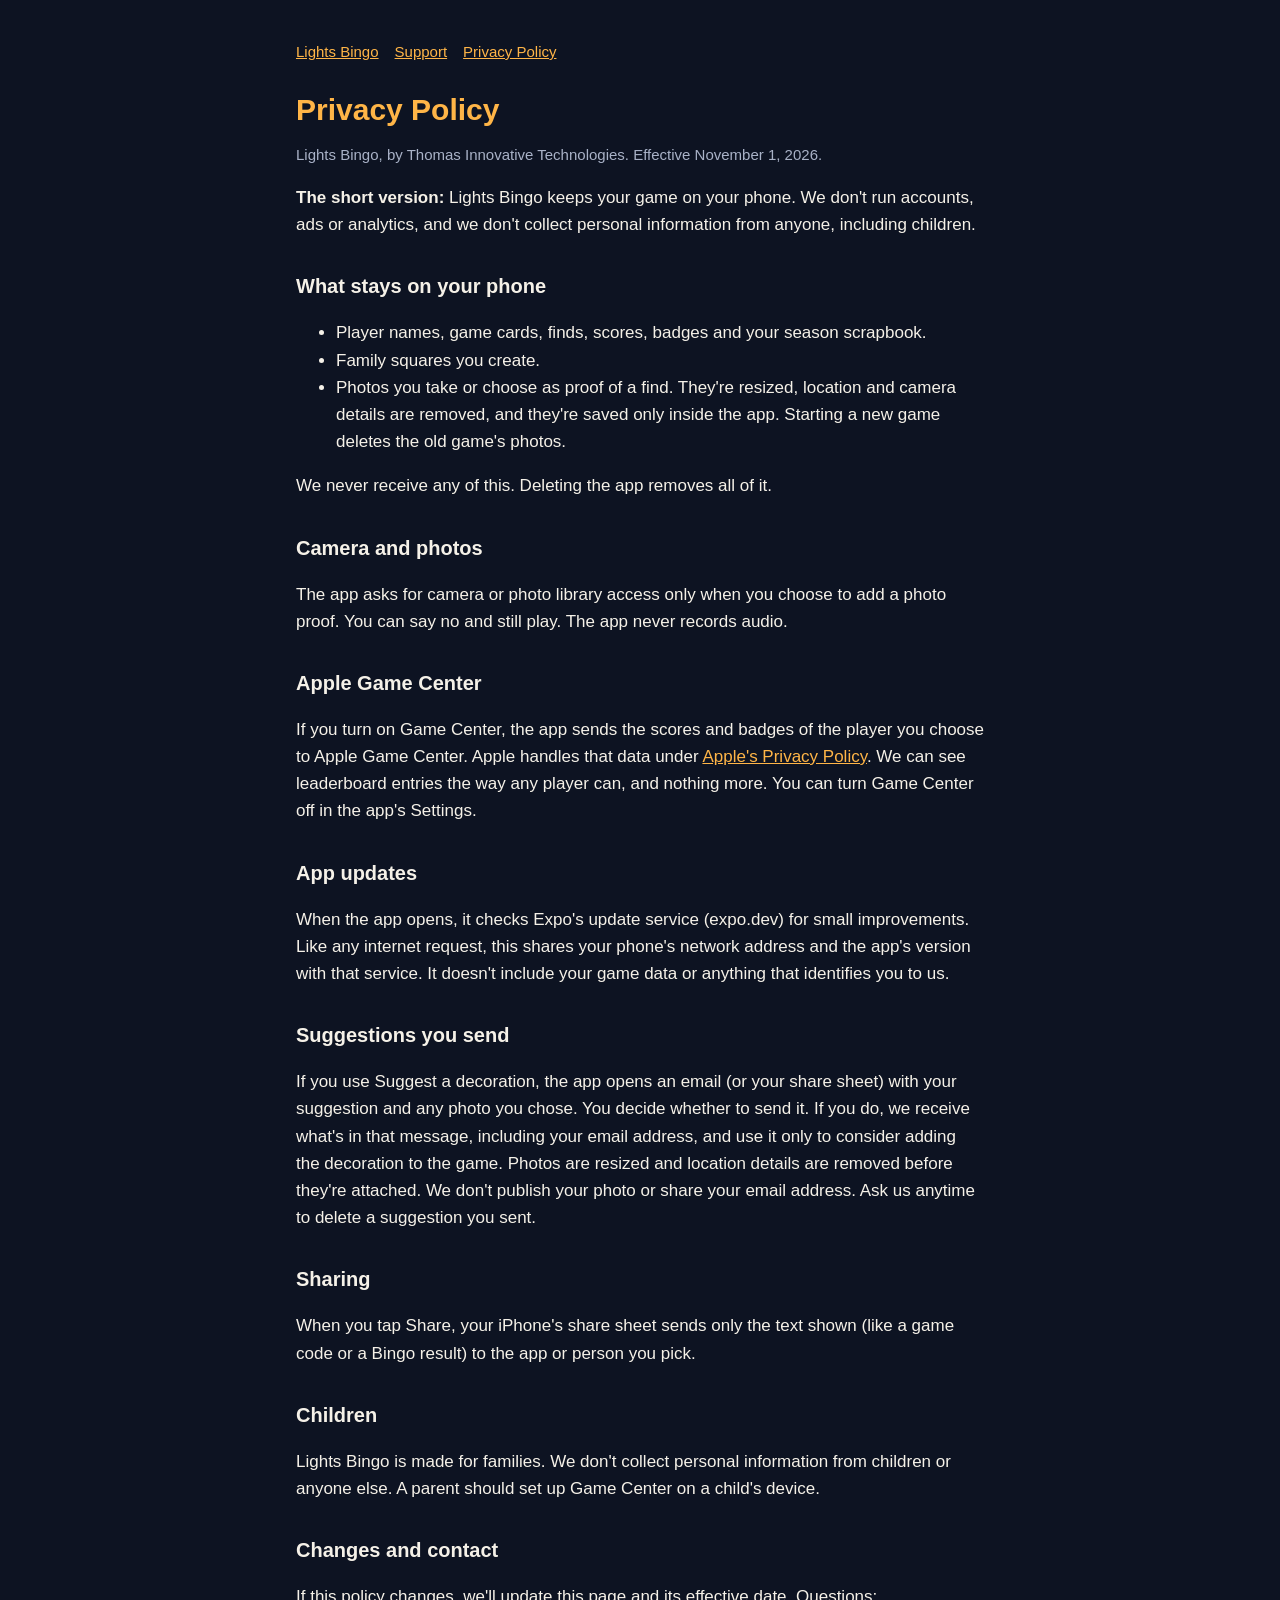
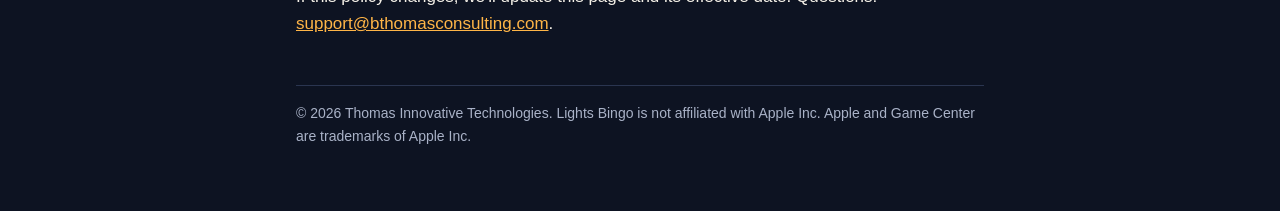
==== privacy.html @ aca4c8fa "Add files via upload" ====
<!doctype html><html lang="en"><head><meta charset="utf-8"><meta name="viewport" content="width=device-width,initial-scale=1"><title>Lights Bingo Privacy Policy</title><link rel="stylesheet" href="style.css"></head><body><main>
<nav><a href="index.html">Lights Bingo</a><a href="support.html">Support</a><a href="privacy.html">Privacy Policy</a></nav>
<h1>Privacy Policy</h1>
<p class="muted">Lights Bingo, by Thomas Innovative Technologies. Effective November 1, 2026.</p>
<p><strong>The short version:</strong> Lights Bingo keeps your game on your phone. We don't run accounts, ads or analytics, and we don't collect personal information from anyone, including children.</p>
<h2>What stays on your phone</h2>
<ul>
<li>Player names, game cards, finds, scores, badges and your season scrapbook.</li>
<li>Family squares you create.</li>
<li>Photos you take or choose as proof of a find. They're resized, location and camera details are removed, and they're saved only inside the app. Starting a new game deletes the old game's photos.</li>
</ul>
<p>We never receive any of this. Deleting the app removes all of it.</p>
<h2>Camera and photos</h2>
<p>The app asks for camera or photo library access only when you choose to add a photo proof. You can say no and still play. The app never records audio.</p>
<h2>Apple Game Center</h2>
<p>If you turn on Game Center, the app sends the scores and badges of the player you choose to Apple Game Center. Apple handles that data under <a href="https://www.apple.com/legal/privacy/">Apple's Privacy Policy</a>. We can see leaderboard entries the way any player can, and nothing more. You can turn Game Center off in the app's Settings.</p>
<h2>App updates</h2>
<p>When the app opens, it checks Expo's update service (expo.dev) for small improvements. Like any internet request, this shares your phone's network address and the app's version with that service. It doesn't include your game data or anything that identifies you to us.</p>
<h2>Suggestions you send</h2>
<p>If you use Suggest a decoration, the app opens an email (or your share sheet) with your suggestion and any photo you chose. You decide whether to send it. If you do, we receive what's in that message, including your email address, and use it only to consider adding the decoration to the game. Photos are resized and location details are removed before they're attached. We don't publish your photo or share your email address. Ask us anytime to delete a suggestion you sent.</p>
<h2>Sharing</h2>
<p>When you tap Share, your iPhone's share sheet sends only the text shown (like a game code or a Bingo result) to the app or person you pick.</p>
<h2>Children</h2>
<p>Lights Bingo is made for families. We don't collect personal information from children or anyone else. A parent should set up Game Center on a child's device.</p>
<h2>Changes and contact</h2>
<p>If this policy changes, we'll update this page and its effective date. Questions: <a href="mailto:support@bthomasconsulting.com">support@bthomasconsulting.com</a>.</p>
<footer>© 2026 Thomas Innovative Technologies. Lights Bingo is not affiliated with Apple Inc. Apple and Game Center are trademarks of Apple Inc.</footer>
</main></body></html>
---- style.css ----
:root{--night:#0D1322;--panel:#161F33;--line:#2A3550;--ink:#F5F1E8;--muted:#A9B2C7;--amber:#FFB547}
*{box-sizing:border-box}html{background:var(--night)}
body{margin:0;background:var(--night);color:var(--ink);font:17px/1.6 -apple-system,BlinkMacSystemFont,"Segoe UI",Roboto,Helvetica,Arial,sans-serif}
main{max-width:720px;margin:0 auto;padding:40px 16px 64px}
h1{font-size:30px;line-height:1.2;color:var(--amber);margin:0 0 4px}
h2{font-size:20px;margin:32px 0 8px}
p,li{color:var(--ink)}.muted{color:var(--muted);font-size:15px}
a{color:var(--amber)}
.card{background:var(--panel);border:1px solid var(--line);border-radius:14px;padding:18px 20px;margin:20px 0}
nav{display:flex;gap:16px;flex-wrap:wrap;margin:0 0 28px;font-size:15px}
footer{margin-top:48px;color:var(--muted);font-size:14px;border-top:1px solid var(--line);padding-top:16px}
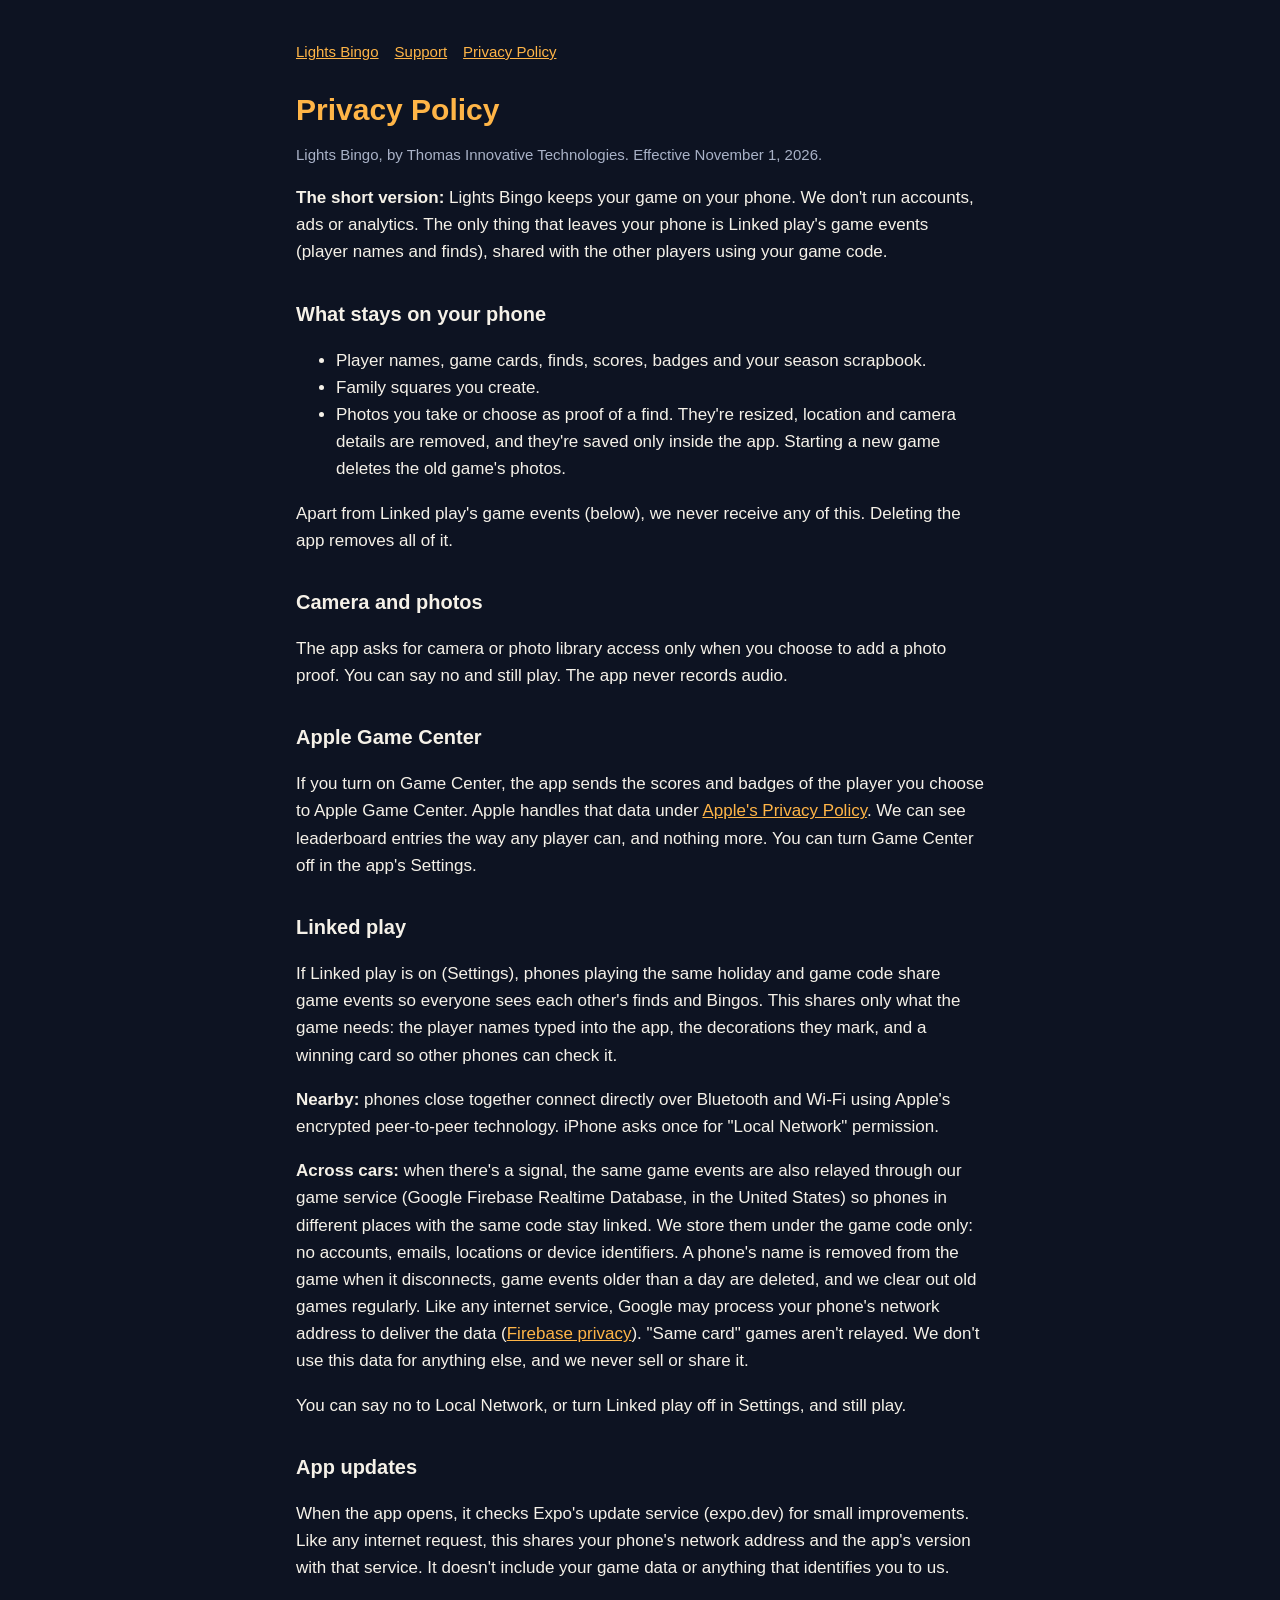
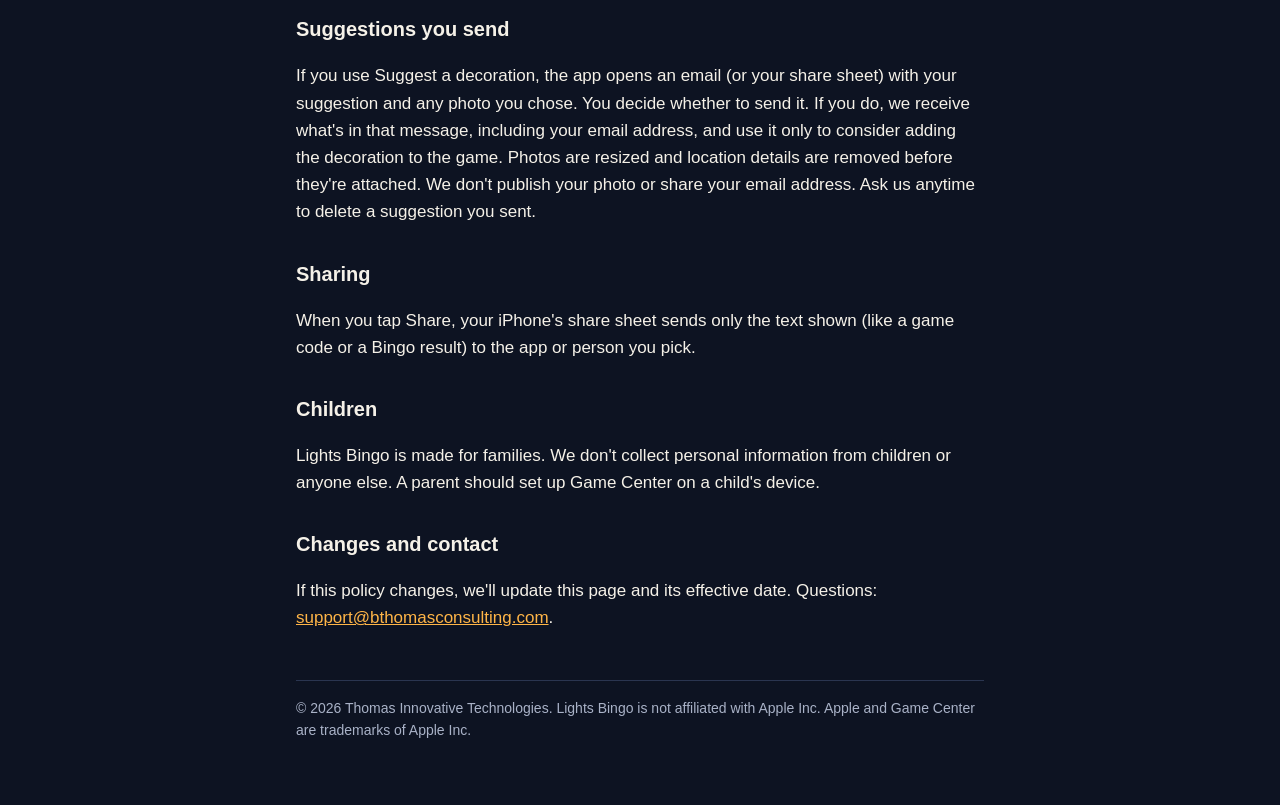
==== commit 336453a9: "Add files via upload" ====
--- a/privacy.html
+++ b/privacy.html
@@ -2,18 +2,23 @@
 <nav><a href="index.html">Lights Bingo</a><a href="support.html">Support</a><a href="privacy.html">Privacy Policy</a></nav>
 <h1>Privacy Policy</h1>
 <p class="muted">Lights Bingo, by Thomas Innovative Technologies. Effective November 1, 2026.</p>
-<p><strong>The short version:</strong> Lights Bingo keeps your game on your phone. We don't run accounts, ads or analytics, and we don't collect personal information from anyone, including children.</p>
+<p><strong>The short version:</strong> Lights Bingo keeps your game on your phone. We don't run accounts, ads or analytics. The only thing that leaves your phone is Linked play's game events (player names and finds), shared with the other players using your game code.</p>
 <h2>What stays on your phone</h2>
 <ul>
 <li>Player names, game cards, finds, scores, badges and your season scrapbook.</li>
 <li>Family squares you create.</li>
 <li>Photos you take or choose as proof of a find. They're resized, location and camera details are removed, and they're saved only inside the app. Starting a new game deletes the old game's photos.</li>
 </ul>
-<p>We never receive any of this. Deleting the app removes all of it.</p>
+<p>Apart from Linked play's game events (below), we never receive any of this. Deleting the app removes all of it.</p>
 <h2>Camera and photos</h2>
 <p>The app asks for camera or photo library access only when you choose to add a photo proof. You can say no and still play. The app never records audio.</p>
 <h2>Apple Game Center</h2>
 <p>If you turn on Game Center, the app sends the scores and badges of the player you choose to Apple Game Center. Apple handles that data under <a href="https://www.apple.com/legal/privacy/">Apple's Privacy Policy</a>. We can see leaderboard entries the way any player can, and nothing more. You can turn Game Center off in the app's Settings.</p>
+<h2>Linked play</h2>
+<p>If Linked play is on (Settings), phones playing the same holiday and game code share game events so everyone sees each other's finds and Bingos. This shares only what the game needs: the player names typed into the app, the decorations they mark, and a winning card so other phones can check it.</p>
+<p><strong>Nearby:</strong> phones close together connect directly over Bluetooth and Wi-Fi using Apple's encrypted peer-to-peer technology. iPhone asks once for "Local Network" permission.</p>
+<p><strong>Across cars:</strong> when there's a signal, the same game events are also relayed through our game service (Google Firebase Realtime Database, in the United States) so phones in different places with the same code stay linked. We store them under the game code only: no accounts, emails, locations or device identifiers. A phone's name is removed from the game when it disconnects, game events older than a day are deleted, and we clear out old games regularly. Like any internet service, Google may process your phone's network address to deliver the data (<a href="https://firebase.google.com/support/privacy">Firebase privacy</a>). "Same card" games aren't relayed. We don't use this data for anything else, and we never sell or share it.</p>
+<p>You can say no to Local Network, or turn Linked play off in Settings, and still play.</p>
 <h2>App updates</h2>
 <p>When the app opens, it checks Expo's update service (expo.dev) for small improvements. Like any internet request, this shares your phone's network address and the app's version with that service. It doesn't include your game data or anything that identifies you to us.</p>
 <h2>Suggestions you send</h2>
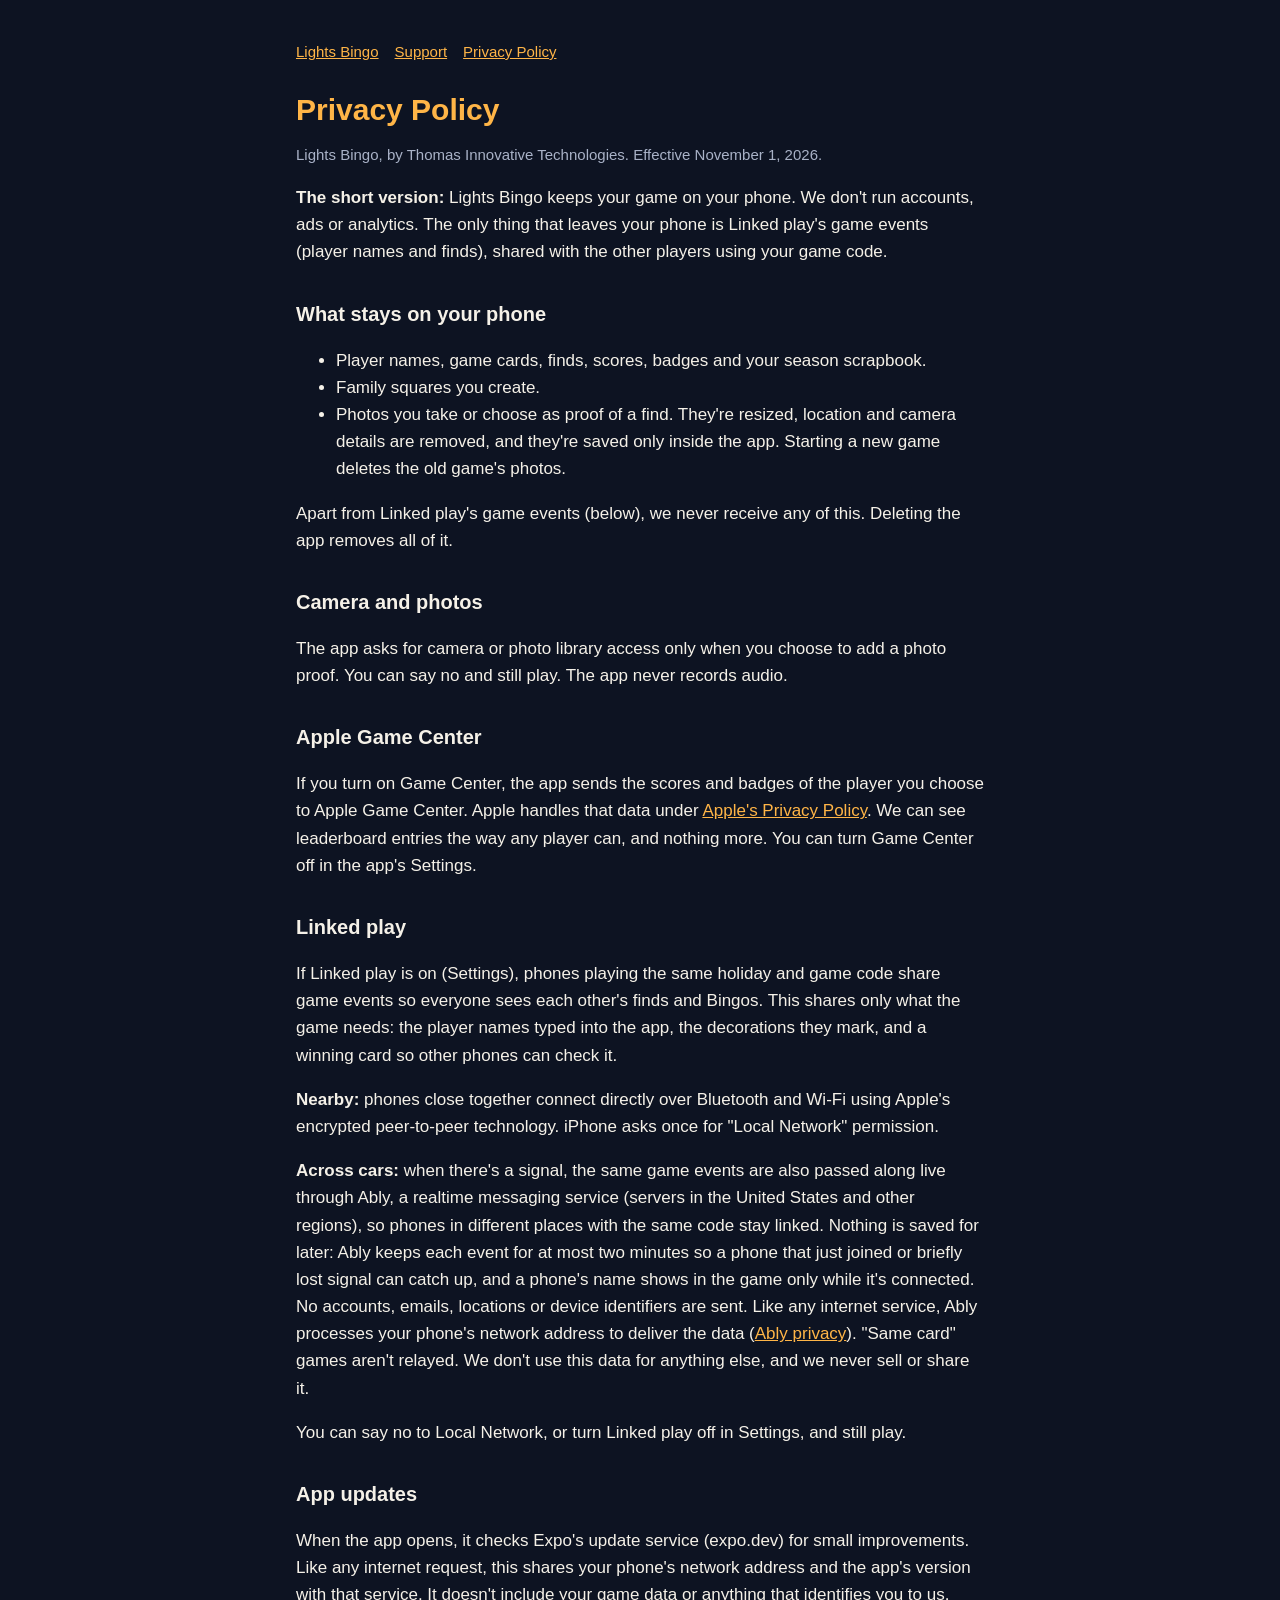
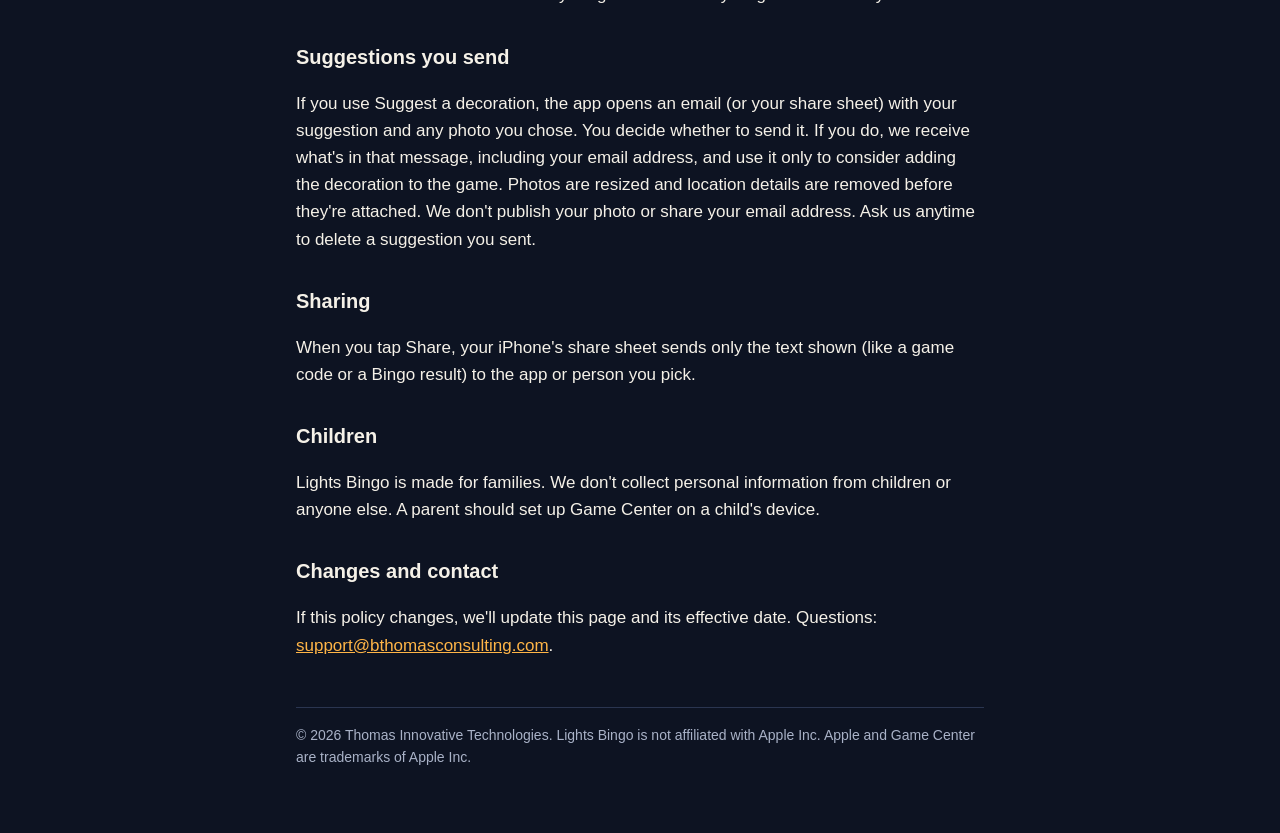
==== commit 079c8f9d: "Add files via upload" ====
--- a/privacy.html
+++ b/privacy.html
@@ -17,7 +17,7 @@
 <h2>Linked play</h2>
 <p>If Linked play is on (Settings), phones playing the same holiday and game code share game events so everyone sees each other's finds and Bingos. This shares only what the game needs: the player names typed into the app, the decorations they mark, and a winning card so other phones can check it.</p>
 <p><strong>Nearby:</strong> phones close together connect directly over Bluetooth and Wi-Fi using Apple's encrypted peer-to-peer technology. iPhone asks once for "Local Network" permission.</p>
-<p><strong>Across cars:</strong> when there's a signal, the same game events are also relayed through our game service (Google Firebase Realtime Database, in the United States) so phones in different places with the same code stay linked. We store them under the game code only: no accounts, emails, locations or device identifiers. A phone's name is removed from the game when it disconnects, game events older than a day are deleted, and we clear out old games regularly. Like any internet service, Google may process your phone's network address to deliver the data (<a href="https://firebase.google.com/support/privacy">Firebase privacy</a>). "Same card" games aren't relayed. We don't use this data for anything else, and we never sell or share it.</p>
+<p><strong>Across cars:</strong> when there's a signal, the same game events are also passed along live through Ably, a realtime messaging service (servers in the United States and other regions), so phones in different places with the same code stay linked. Nothing is saved for later: Ably keeps each event for at most two minutes so a phone that just joined or briefly lost signal can catch up, and a phone's name shows in the game only while it's connected. No accounts, emails, locations or device identifiers are sent. Like any internet service, Ably processes your phone's network address to deliver the data (<a href="https://ably.com/privacy">Ably privacy</a>). "Same card" games aren't relayed. We don't use this data for anything else, and we never sell or share it.</p>
 <p>You can say no to Local Network, or turn Linked play off in Settings, and still play.</p>
 <h2>App updates</h2>
 <p>When the app opens, it checks Expo's update service (expo.dev) for small improvements. Like any internet request, this shares your phone's network address and the app's version with that service. It doesn't include your game data or anything that identifies you to us.</p>
